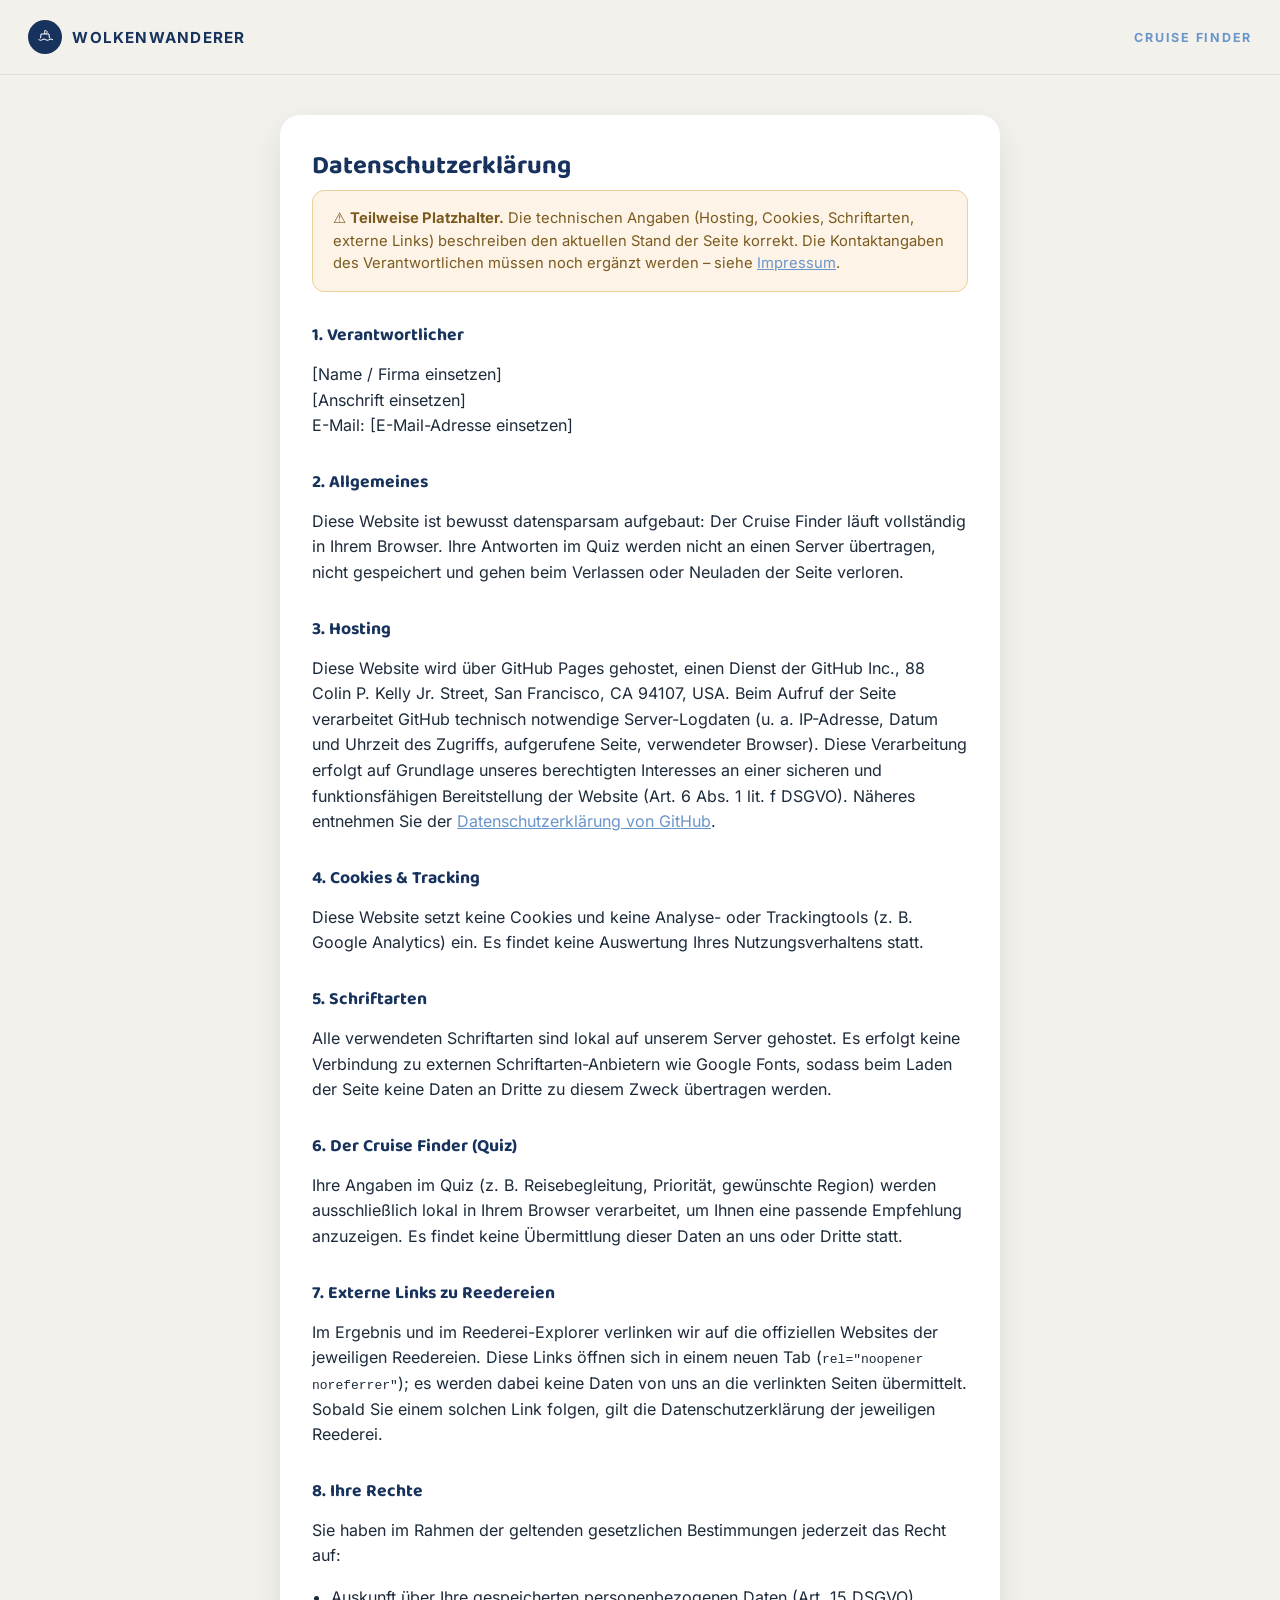
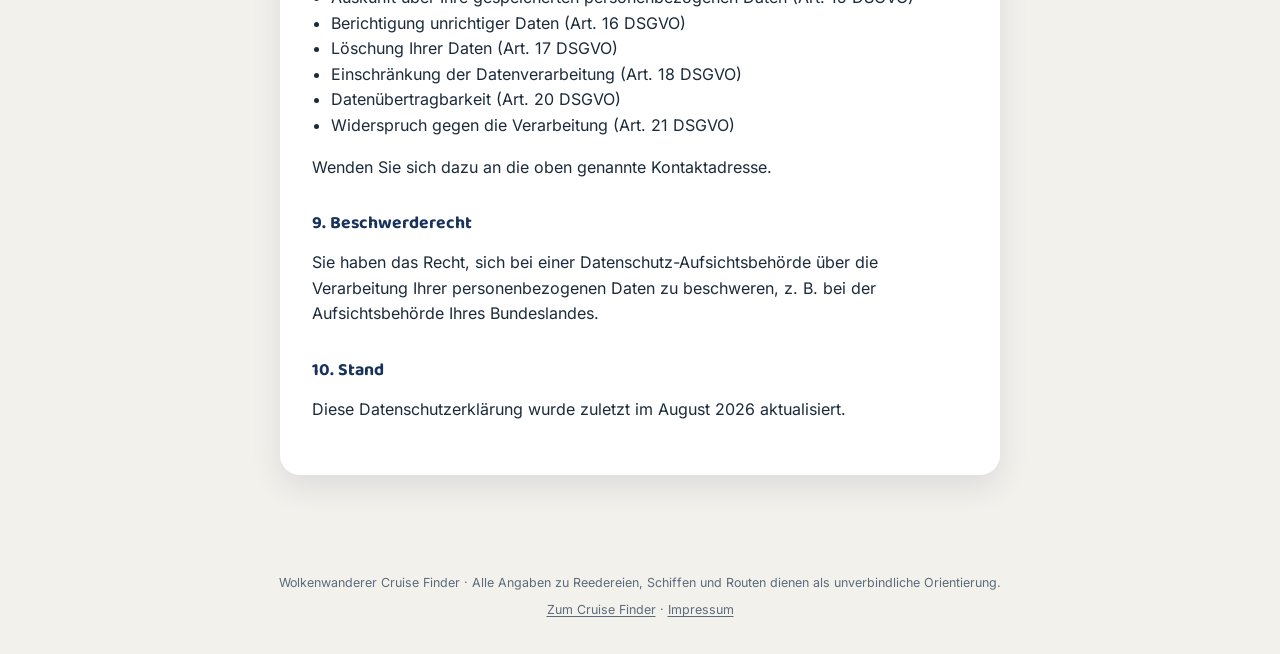
==== datenschutz.html @ 59432597 "Add Impressum & Datenschutz, self-host fonts - Add impressum.html and datenschutz.html, linked from " ====
<!DOCTYPE html>
<html lang="de">
<head>
<meta charset="UTF-8">
<meta name="viewport" content="width=device-width, initial-scale=1.0">
<title>Datenschutz – Wolkenwanderer Cruise Finder</title>
<meta name="robots" content="noindex">
<link rel="icon" type="image/svg+xml" href="img/icon.svg">
<link rel="stylesheet" href="css/style.css">
</head>
<body>

<header class="site-header">
  <div class="brand">
    <span class="brand-badge" aria-hidden="true">
      <svg viewBox="0 0 24 24" width="18" height="18" fill="none" xmlns="http://www.w3.org/2000/svg">
        <path d="M4 15.5c1.5 1.2 3 1.2 4.5 0 1.5-1.2 3-1.2 4.5 0 1.5 1.2 3 1.2 4.5 0 1.5-1.2 3-1.2 4.5 0" stroke="#fff" stroke-width="1.4" stroke-linecap="round"/>
        <path d="M6 13.5 6.8 8h10.4l.8 5.5" stroke="#fff" stroke-width="1.4" stroke-linejoin="round"/>
        <path d="M11.5 8V3.5h2.2l1.6 2.2-1.6 1v1.3" stroke="#fff" stroke-width="1.2" stroke-linejoin="round"/>
      </svg>
    </span>
    <span class="brand-name">Wolkenwanderer</span>
  </div>
  <span class="brand-tag">Cruise Finder</span>
</header>

<main>
  <div class="card legal-card">
    <h1>Datenschutzerklärung</h1>

    <div class="legal-placeholder">
      ⚠️ <strong>Teilweise Platzhalter.</strong> Die technischen Angaben (Hosting,
      Cookies, Schriftarten, externe Links) beschreiben den aktuellen Stand der
      Seite korrekt. Die Kontaktangaben des Verantwortlichen müssen noch ergänzt
      werden – siehe <a href="impressum.html">Impressum</a>.
    </div>

    <h2>1. Verantwortlicher</h2>
    <p>
      [Name / Firma einsetzen]<br>
      [Anschrift einsetzen]<br>
      E-Mail: [E-Mail-Adresse einsetzen]
    </p>

    <h2>2. Allgemeines</h2>
    <p>
      Diese Website ist bewusst datensparsam aufgebaut: Der Cruise Finder läuft
      vollständig in Ihrem Browser. Ihre Antworten im Quiz werden nicht an einen
      Server übertragen, nicht gespeichert und gehen beim Verlassen oder
      Neuladen der Seite verloren.
    </p>

    <h2>3. Hosting</h2>
    <p>
      Diese Website wird über GitHub Pages gehostet, einen Dienst der GitHub Inc.,
      88 Colin P. Kelly Jr. Street, San Francisco, CA 94107, USA. Beim Aufruf der
      Seite verarbeitet GitHub technisch notwendige Server-Logdaten (u. a.
      IP-Adresse, Datum und Uhrzeit des Zugriffs, aufgerufene Seite, verwendeter
      Browser). Diese Verarbeitung erfolgt auf Grundlage unseres berechtigten
      Interesses an einer sicheren und funktionsfähigen Bereitstellung der Website
      (Art. 6 Abs. 1 lit. f DSGVO). Näheres entnehmen Sie der
      <a href="https://docs.github.com/de/site-policy/privacy-policies/github-general-privacy-statement" target="_blank" rel="noopener noreferrer">Datenschutzerklärung von GitHub</a>.
    </p>

    <h2>4. Cookies & Tracking</h2>
    <p>
      Diese Website setzt keine Cookies und keine Analyse- oder Trackingtools
      (z. B. Google Analytics) ein. Es findet keine Auswertung Ihres
      Nutzungsverhaltens statt.
    </p>

    <h2>5. Schriftarten</h2>
    <p>
      Alle verwendeten Schriftarten sind lokal auf unserem Server gehostet. Es
      erfolgt keine Verbindung zu externen Schriftarten-Anbietern wie Google
      Fonts, sodass beim Laden der Seite keine Daten an Dritte zu diesem Zweck
      übertragen werden.
    </p>

    <h2>6. Der Cruise Finder (Quiz)</h2>
    <p>
      Ihre Angaben im Quiz (z. B. Reisebegleitung, Priorität, gewünschte Region)
      werden ausschließlich lokal in Ihrem Browser verarbeitet, um Ihnen eine
      passende Empfehlung anzuzeigen. Es findet keine Übermittlung dieser Daten
      an uns oder Dritte statt.
    </p>

    <h2>7. Externe Links zu Reedereien</h2>
    <p>
      Im Ergebnis und im Reederei-Explorer verlinken wir auf die offiziellen
      Websites der jeweiligen Reedereien. Diese Links öffnen sich in einem neuen
      Tab (<code>rel="noopener noreferrer"</code>); es werden dabei keine Daten
      von uns an die verlinkten Seiten übermittelt. Sobald Sie einem solchen Link
      folgen, gilt die Datenschutzerklärung der jeweiligen Reederei.
    </p>

    <h2>8. Ihre Rechte</h2>
    <p>Sie haben im Rahmen der geltenden gesetzlichen Bestimmungen jederzeit das Recht auf:</p>
    <ul>
      <li>Auskunft über Ihre gespeicherten personenbezogenen Daten (Art. 15 DSGVO)</li>
      <li>Berichtigung unrichtiger Daten (Art. 16 DSGVO)</li>
      <li>Löschung Ihrer Daten (Art. 17 DSGVO)</li>
      <li>Einschränkung der Datenverarbeitung (Art. 18 DSGVO)</li>
      <li>Datenübertragbarkeit (Art. 20 DSGVO)</li>
      <li>Widerspruch gegen die Verarbeitung (Art. 21 DSGVO)</li>
    </ul>
    <p>
      Wenden Sie sich dazu an die oben genannte Kontaktadresse.
    </p>

    <h2>9. Beschwerderecht</h2>
    <p>
      Sie haben das Recht, sich bei einer Datenschutz-Aufsichtsbehörde über die
      Verarbeitung Ihrer personenbezogenen Daten zu beschweren, z. B. bei der
      Aufsichtsbehörde Ihres Bundeslandes.
    </p>

    <h2>10. Stand</h2>
    <p>Diese Datenschutzerklärung wurde zuletzt im August 2026 aktualisiert.</p>
  </div>
</main>

<footer class="site-footer">
  <p>Wolkenwanderer Cruise Finder · Alle Angaben zu Reedereien, Schiffen und Routen dienen als unverbindliche Orientierung.</p>
  <p class="footer-links"><a href="index.html">Zum Cruise Finder</a> · <a href="impressum.html">Impressum</a></p>
</footer>

</body>
</html>
---- css/style.css ----
/* Lokal gehostete Schriftarten (kein Drittanbieter-Aufruf an Google Fonts) */
@font-face {
  font-family: "Inter";
  src: url("fonts/inter-variable.woff2") format("woff2");
  font-weight: 400 700;
  font-style: normal;
  font-display: swap;
}

@font-face {
  font-family: "Baloo 2";
  src: url("fonts/baloo2-variable.woff2") format("woff2");
  font-weight: 500 800;
  font-style: normal;
  font-display: swap;
}

@font-face {
  font-family: "Yellowtail";
  src: url("fonts/yellowtail.woff2") format("woff2");
  font-weight: 400;
  font-style: normal;
  font-display: swap;
}

:root {
  --navy: #17325c;
  --navy-deep: #0f2444;
  --sky: #8fb2df;
  --sky-deep: #6a95ca;
  --peach: #e8a37e;
  --cream: #f3f1ec;
  --white: #ffffff;
  --ink: #1c2a3a;
  --ink-soft: #5b6b7c;
  --border: #e2ded4;
  --wave-1: #c3d6ec;
  --wave-2: #86a9d6;
  --wave-3: #4d76ab;
  --shadow: 0 12px 30px rgba(15, 36, 68, 0.10);
  --radius: 20px;
  --font-display: "Baloo 2", "Inter", system-ui, sans-serif;
  --font-script: "Yellowtail", cursive;
  --font-body: "Inter", system-ui, -apple-system, sans-serif;
}

* { box-sizing: border-box; }

html, body {
  margin: 0;
  padding: 0;
  background: var(--cream);
  color: var(--ink);
  font-family: var(--font-body);
  -webkit-font-smoothing: antialiased;
}

body {
  position: relative;
  min-height: 100vh;
  display: flex;
  flex-direction: column;
  overflow-x: hidden;
}

/* ---------- Header / Footer ---------- */

.site-header {
  display: flex;
  align-items: center;
  justify-content: space-between;
  padding: 1.25rem 1.75rem;
  background: var(--cream);
  border-bottom: 1px solid var(--border);
  position: relative;
  z-index: 2;
}

.brand {
  display: flex;
  align-items: center;
  gap: 0.65rem;
}

.brand-badge {
  display: flex;
  align-items: center;
  justify-content: center;
  width: 34px;
  height: 34px;
  border-radius: 50%;
  background: var(--navy);
  flex-shrink: 0;
}

.brand-name {
  font-family: var(--font-body);
  font-weight: 700;
  font-size: 0.95rem;
  letter-spacing: 0.08em;
  text-transform: uppercase;
  color: var(--navy);
}

.brand-tag {
  font-size: 0.78rem;
  text-transform: uppercase;
  letter-spacing: 0.14em;
  color: var(--sky-deep);
  font-weight: 700;
}

main {
  flex: 1;
  display: flex;
  justify-content: center;
  padding: 2.5rem 1.25rem 4rem;
  position: relative;
  z-index: 2;
}

.site-footer {
  text-align: center;
  font-size: 0.78rem;
  color: var(--ink-soft);
  padding: 1.5rem;
  position: relative;
  z-index: 2;
}

.site-footer .footer-links { margin-top: 0.5rem; }

.footer-links a {
  color: var(--ink-soft);
  text-decoration: underline;
  text-underline-offset: 2px;
}

.footer-links a:hover { color: var(--navy); }

/* ---------- Rechtstexte (Impressum/Datenschutz) ---------- */

.legal-card { max-width: 720px; margin: 0 auto; text-align: left; }
.legal-card h1 { font-size: 1.6rem; }
.legal-card h2 { font-size: 1.1rem; margin-top: 2rem; }
.legal-card p, .legal-card li { color: var(--ink); line-height: 1.6; }
.legal-card ul { padding-left: 1.2rem; }
.legal-card a { color: var(--sky-deep); }

.legal-placeholder {
  background: #fdf3e7;
  border: 1px solid #eccf9c;
  border-radius: 12px;
  padding: 1rem 1.25rem;
  color: #7a5a1e;
  font-size: 0.92rem;
  line-height: 1.55;
  margin-bottom: 2rem;
}

/* ---------- Wave decoration ---------- */

.wave-deco {
  position: relative;
  width: 100%;
  line-height: 0;
  margin-top: -1.5rem;
  pointer-events: none;
  z-index: 1;
}

.wave-deco svg { width: 100%; height: 110px; display: block; }

/* ---------- Quiz shell ---------- */

.quiz-app {
  width: 100%;
  max-width: 720px;
}

.progress {
  height: 6px;
  background: var(--border);
  border-radius: 999px;
  overflow: hidden;
  margin-bottom: 1.75rem;
}

.progress-bar {
  height: 100%;
  background: linear-gradient(90deg, var(--sky), var(--navy));
  border-radius: 999px;
  transition: width 0.35s ease;
}

.card {
  background: var(--white);
  border-radius: var(--radius);
  box-shadow: var(--shadow);
  padding: 2.25rem 2rem;
  animation: fadeIn 0.35s ease;
}

@keyframes fadeIn {
  from { opacity: 0; transform: translateY(8px); }
  to { opacity: 1; transform: translateY(0); }
}

h1, h2, h3, h4 {
  font-family: var(--font-display);
  color: var(--navy);
  margin: 0 0 0.5rem;
  font-weight: 700;
}

h1 { font-size: 1.9rem; line-height: 1.2; }
h2 { font-size: 1.55rem; line-height: 1.25; }

.subtitle {
  color: var(--ink-soft);
  margin: 0 0 1.75rem;
  font-size: 1rem;
}

.eyebrow {
  font-family: var(--font-body);
  font-size: 0.78rem;
  font-weight: 700;
  text-transform: uppercase;
  letter-spacing: 0.16em;
  color: var(--sky-deep);
  margin: 0.5rem 0 0.25rem;
}

.hero-title { margin: 0 0 0.75rem; }

.hero-caps {
  display: block;
  font-family: var(--font-display);
  font-weight: 800;
  text-transform: uppercase;
  color: var(--sky);
  font-size: 2.3rem;
  line-height: 1.05;
  letter-spacing: 0.01em;
}

.hero-script {
  display: block;
  font-family: var(--font-script);
  font-weight: 400;
  color: var(--navy);
  font-size: 3.1rem;
  line-height: 1;
  margin-top: 0.1rem;
}

/* ---------- Start screen ---------- */

.start-card { text-align: center; padding: 3rem 2rem; }
.start-emoji { font-size: 3rem; margin-bottom: 0.25rem; }
.start-card p {
  color: var(--ink-soft);
  max-width: 480px;
  margin: 0 auto 2rem;
  line-height: 1.6;
}

/* ---------- Buttons ---------- */

.btn {
  display: inline-block;
  border: none;
  border-radius: 999px;
  padding: 0.85rem 2rem;
  font-family: var(--font-body);
  font-weight: 600;
  font-size: 0.98rem;
  cursor: pointer;
  text-decoration: none;
  transition: transform 0.15s ease, box-shadow 0.15s ease;
}

.btn-primary {
  background: linear-gradient(90deg, var(--navy), var(--navy-deep));
  color: var(--white);
  box-shadow: 0 8px 20px rgba(15, 36, 68, 0.3);
}

.btn-primary:hover { transform: translateY(-2px); box-shadow: 0 12px 24px rgba(15, 36, 68, 0.35); }

.btn-ghost {
  background: transparent;
  color: var(--ink-soft);
  padding: 0.85rem 1.25rem;
}

.btn-ghost:hover { color: var(--navy); }

/* ---------- Options grid ---------- */

.options-grid {
  display: grid;
  grid-template-columns: repeat(2, 1fr);
  gap: 0.9rem;
  margin-bottom: 1.5rem;
}

.option-card {
  display: flex;
  flex-direction: column;
  align-items: flex-start;
  gap: 0.3rem;
  text-align: left;
  background: var(--cream);
  border: 2px solid transparent;
  border-radius: 14px;
  padding: 1.1rem 1.1rem;
  cursor: pointer;
  font-family: var(--font-body);
  transition: border-color 0.15s ease, transform 0.15s ease, background 0.15s ease;
}

.option-card:hover { border-color: var(--sky); transform: translateY(-2px); }

.option-card.selected {
  border-color: var(--navy);
  background: #e9eff8;
}

.option-emoji { font-size: 1.6rem; }

.option-label {
  font-weight: 600;
  color: var(--navy);
  font-size: 1.02rem;
}

.option-desc {
  color: var(--ink-soft);
  font-size: 0.85rem;
  line-height: 1.35;
}

.nav-row {
  display: flex;
  justify-content: flex-start;
}

/* ---------- Result ---------- */

.result-card { text-align: center; }

.result-emoji { font-size: 2.75rem; }

.result-tag {
  display: inline-block;
  background: var(--peach);
  color: var(--navy-deep);
  font-weight: 700;
  font-size: 0.72rem;
  text-transform: uppercase;
  letter-spacing: 0.1em;
  padding: 0.3rem 0.75rem;
  border-radius: 999px;
  margin: 0.5rem 0 0.75rem;
}

.result-region-line {
  font-weight: 600;
  color: var(--navy);
  font-size: 1.05rem;
  margin: 0.25rem 0 1rem;
}

.result-summary {
  color: var(--ink-soft);
  max-width: 520px;
  margin: 0 auto 1.75rem;
  line-height: 1.6;
}

.result-details {
  display: grid;
  grid-template-columns: repeat(2, 1fr);
  gap: 1rem;
  text-align: left;
  margin-bottom: 1.5rem;
}

.detail-block {
  display: flex;
  gap: 0.75rem;
  background: var(--cream);
  border-radius: 14px;
  padding: 1.1rem;
}

.detail-block h3 { font-size: 1.02rem; margin-bottom: 0.2rem; }
.detail-block p { margin: 0; color: var(--ink-soft); font-size: 0.88rem; line-height: 1.45; }
.detail-emoji { font-size: 1.5rem; }

.alternatives { text-align: left; margin-bottom: 1.75rem; }
.alternatives h4 {
  font-family: var(--font-body);
  font-size: 0.82rem;
  font-weight: 700;
  color: var(--ink-soft);
  text-transform: uppercase;
  letter-spacing: 0.1em;
  margin-bottom: 0.75rem;
}

.alt-grid {
  display: grid;
  grid-template-columns: repeat(2, 1fr);
  gap: 0.75rem;
}

.alt-card {
  display: flex;
  flex-direction: column;
  gap: 0.2rem;
  background: var(--white);
  border: 1px solid var(--border);
  border-radius: 12px;
  padding: 0.85rem 1rem;
  text-decoration: none;
  transition: border-color 0.15s ease, transform 0.15s ease;
}

.alt-card:hover { border-color: var(--sky); transform: translateY(-2px); }
.alt-card strong { color: var(--navy); font-size: 0.92rem; }
.alt-card span { color: var(--ink-soft); font-size: 0.8rem; }

.result-actions {
  display: flex;
  flex-direction: column;
  align-items: center;
  gap: 0.75rem;
}

/* ---------- Reederei-Explorer ---------- */

.explorer-tab {
  position: fixed;
  top: 50%;
  right: 0;
  transform: translateY(-50%);
  z-index: 40;
  display: flex;
  align-items: center;
  gap: 0.45rem;
  background: var(--navy);
  color: var(--white);
  border: none;
  padding: 1rem 0.65rem;
  border-radius: 12px 0 0 12px;
  writing-mode: vertical-rl;
  text-orientation: mixed;
  font-family: var(--font-body);
  font-weight: 700;
  font-size: 0.85rem;
  letter-spacing: 0.05em;
  cursor: pointer;
  box-shadow: -4px 0 16px rgba(15, 36, 68, 0.25);
  transition: padding 0.15s ease, background 0.15s ease;
}

.explorer-tab:hover { background: var(--navy-deep); padding-right: 0.95rem; }

.explorer-backdrop {
  position: fixed;
  inset: 0;
  background: rgba(15, 36, 68, 0.35);
  z-index: 45;
  opacity: 0;
  pointer-events: none;
  transition: opacity 0.25s ease;
}

.explorer-backdrop.open { opacity: 1; pointer-events: auto; }

.explorer-panel {
  position: fixed;
  top: 0;
  right: 0;
  height: 100vh;
  width: min(460px, 100vw);
  background: var(--cream);
  box-shadow: -12px 0 40px rgba(15, 36, 68, 0.25);
  z-index: 50;
  transform: translateX(100%);
  transition: transform 0.3s ease;
  display: flex;
  flex-direction: column;
  overflow-y: auto;
}

.explorer-panel.open { transform: translateX(0); }

.explorer-header {
  display: flex;
  align-items: center;
  justify-content: space-between;
  padding: 1.25rem 1.5rem;
  border-bottom: 1px solid var(--border);
  background: var(--white);
  position: sticky;
  top: 0;
  z-index: 2;
}

.explorer-header h3 {
  margin: 0;
  font-size: 1.1rem;
}

.explorer-close {
  background: none;
  border: none;
  font-size: 1.6rem;
  line-height: 1;
  cursor: pointer;
  color: var(--ink-soft);
}

.explorer-close:hover { color: var(--navy); }

.explorer-body { padding: 1.25rem 1.5rem 2.5rem; flex: 1; }

.explorer-intro {
  color: var(--ink-soft);
  font-size: 0.9rem;
  line-height: 1.5;
  margin: 0 0 1.25rem;
}

.explorer-list-item {
  display: flex;
  align-items: flex-start;
  gap: 0.85rem;
  width: 100%;
  text-align: left;
  background: var(--white);
  border: 1px solid var(--border);
  border-radius: 14px;
  padding: 1rem 1.1rem;
  margin-bottom: 0.75rem;
  cursor: pointer;
  font-family: var(--font-body);
  transition: border-color 0.15s ease, transform 0.15s ease, box-shadow 0.15s ease;
}

.explorer-list-item:hover { border-color: var(--sky); transform: translateY(-2px); box-shadow: 0 6px 16px rgba(15, 36, 68, 0.1); }
.explorer-list-text { display: flex; flex-direction: column; min-width: 0; }
.explorer-list-item strong { display: block; color: var(--navy); font-size: 1rem; margin-bottom: 0.15rem; }
.explorer-list-item .tagline { display: block; color: var(--ink-soft); font-size: 0.85rem; margin-bottom: 0.55rem; }

.explorer-avatar {
  flex-shrink: 0;
  width: 40px;
  height: 40px;
  border-radius: 50%;
  display: flex;
  align-items: center;
  justify-content: center;
  font-size: 1.15rem;
  box-shadow: 0 3px 8px rgba(15, 36, 68, 0.2);
}

.explorer-avatar-lg {
  width: 56px;
  height: 56px;
  font-size: 1.6rem;
  margin-bottom: 0.75rem;
}

.explorer-badges { display: flex; gap: 0.4rem; flex-wrap: wrap; }

.explorer-badge {
  font-size: 0.68rem;
  font-weight: 700;
  text-transform: uppercase;
  letter-spacing: 0.05em;
  padding: 0.25rem 0.6rem;
  border-radius: 999px;
  background: var(--cream);
  color: var(--navy-deep);
  border: 1px solid var(--border);
  white-space: nowrap;
}

.explorer-badge-budget {
  background: #f1e9d8;
  color: #8a6a1f;
  border-color: #e3d3ab;
}

.explorer-back {
  display: inline-flex;
  align-items: center;
  gap: 0.3rem;
  background: none;
  border: none;
  color: var(--sky-deep);
  font-weight: 700;
  font-size: 0.88rem;
  cursor: pointer;
  padding: 0;
  margin-bottom: 1.1rem;
}

.explorer-back:hover { color: var(--navy); }

.explorer-detail h2 { margin-bottom: 0.15rem; }
.explorer-detail .tagline { color: var(--ink-soft); margin-bottom: 1.25rem; }

.explorer-section { margin-bottom: 1.5rem; }

.explorer-section h4 {
  font-family: var(--font-body);
  font-size: 0.76rem;
  font-weight: 700;
  text-transform: uppercase;
  letter-spacing: 0.1em;
  color: var(--ink-soft);
  margin-bottom: 0.65rem;
}

.explorer-section p { color: var(--ink); line-height: 1.55; margin: 0; }

.explorer-basics {
  display: grid;
  grid-template-columns: repeat(3, 1fr);
  gap: 0.75rem;
}

.explorer-basics div {
  background: var(--white);
  border: 1px solid var(--border);
  border-radius: 12px;
  padding: 0.65rem 0.7rem;
}

.explorer-basics span {
  display: block;
  font-size: 0.68rem;
  text-transform: uppercase;
  letter-spacing: 0.06em;
  color: var(--ink-soft);
  margin-bottom: 0.2rem;
}

.explorer-basics strong { display: block; color: var(--navy); font-size: 0.85rem; line-height: 1.3; }

.explorer-highlights {
  margin: 0;
  padding: 0;
  list-style: none;
  display: flex;
  flex-direction: column;
  gap: 0.55rem;
}

.explorer-highlights li {
  position: relative;
  padding-left: 1.4rem;
  color: var(--ink);
  font-size: 0.9rem;
  line-height: 1.45;
}

.explorer-highlights li::before {
  content: '✓';
  position: absolute;
  left: 0;
  top: 0;
  color: var(--sky-deep);
  font-weight: 700;
}

.explorer-fleet {
  display: flex;
  flex-wrap: wrap;
  gap: 0.5rem;
}

.fleet-chip {
  background: var(--white);
  border: 1px solid var(--border);
  border-radius: 999px;
  padding: 0.35rem 0.75rem;
  font-size: 0.82rem;
  color: var(--navy);
}

.route-item {
  display: flex;
  gap: 0.65rem;
  padding: 0.65rem 0;
  border-bottom: 1px solid var(--border);
}

.route-item:last-child { border-bottom: none; }
.route-emoji { font-size: 1.3rem; }
.route-item strong { display: block; color: var(--navy); font-size: 0.92rem; }
.route-item p { margin: 0.15rem 0 0; color: var(--ink-soft); font-size: 0.82rem; line-height: 1.4; }

/* ---------- Responsive ---------- */

@media (max-width: 560px) {
  .card { padding: 1.75rem 1.35rem; }
  .options-grid, .result-details, .alt-grid { grid-template-columns: 1fr; }
  h1 { font-size: 1.6rem; }
  h2 { font-size: 1.3rem; }
  .hero-caps { font-size: 1.8rem; }
  .hero-script { font-size: 2.4rem; }
  .wave-deco svg { height: 70px; }
  .explorer-tab { font-size: 0.78rem; padding: 0.8rem 0.5rem; }
  .explorer-panel { width: 100vw; }
  .explorer-body { padding: 1rem 1.1rem 2rem; }
  .explorer-basics { grid-template-columns: 1fr; }
}
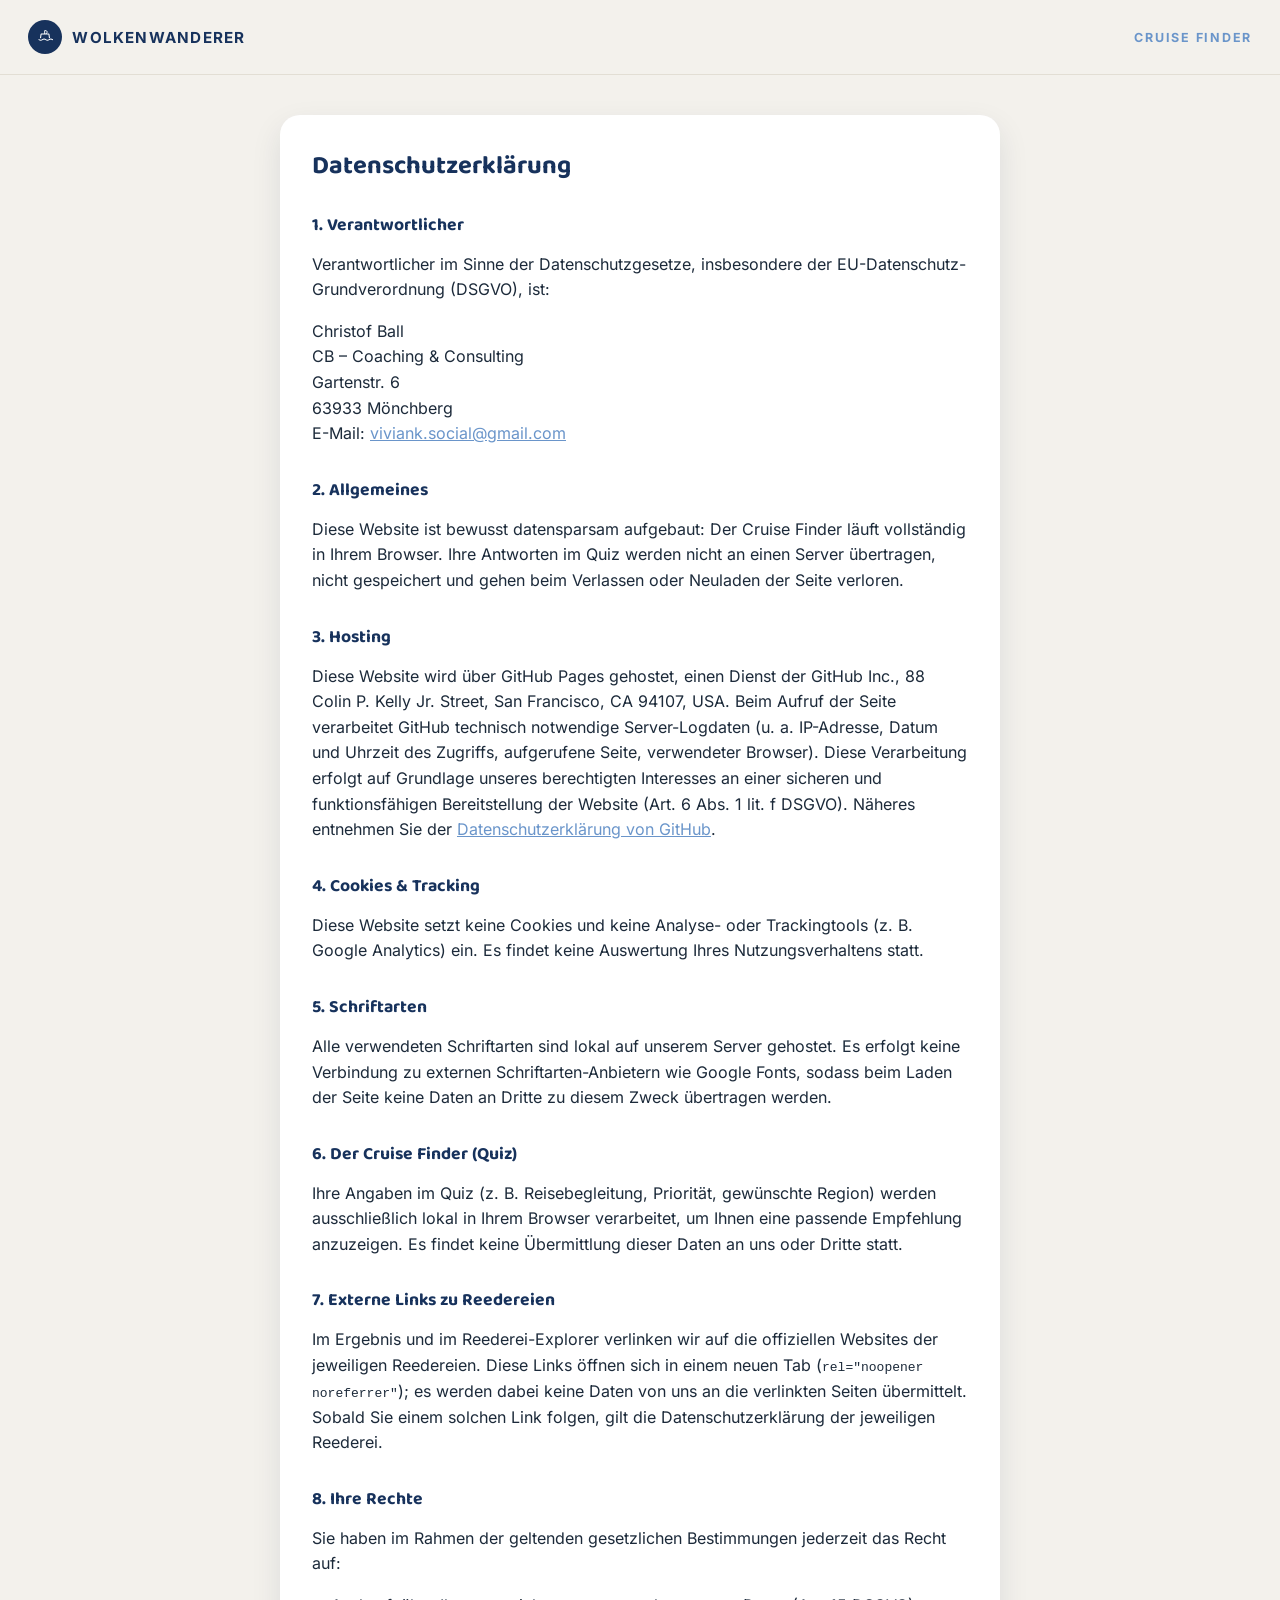
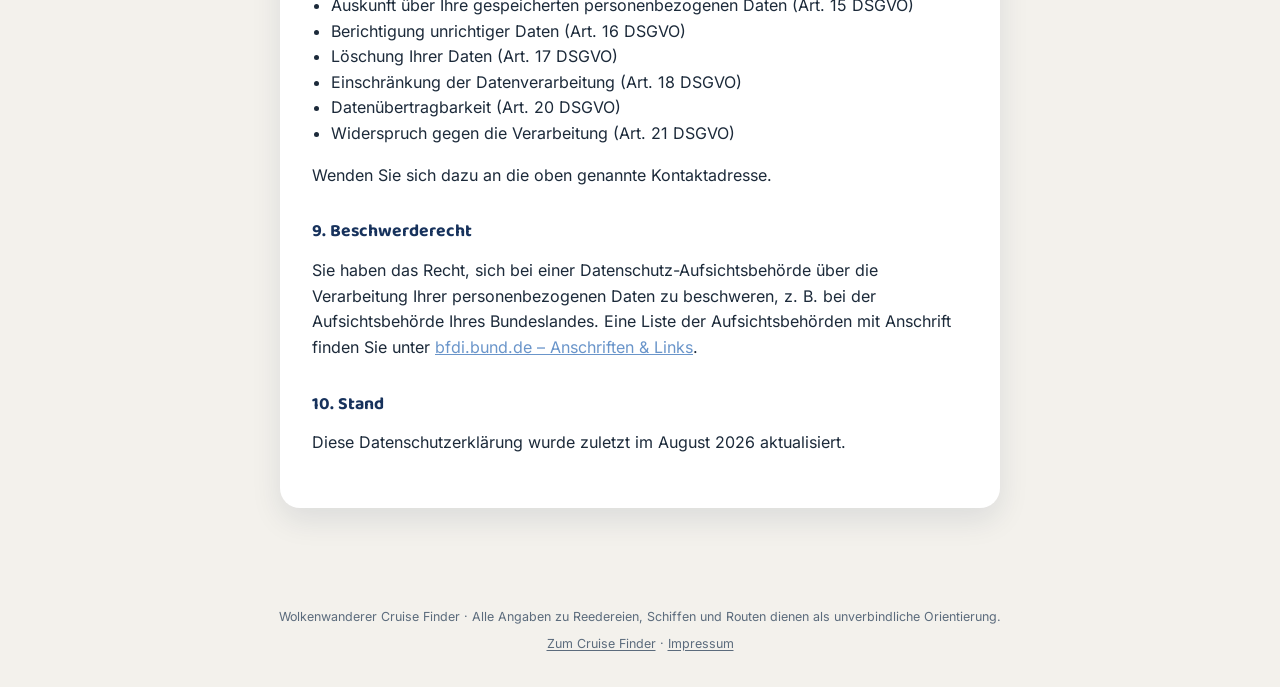
==== commit fecc6eb4: "Fill in real Impressum & Datenschutz details Replace the placeholder fields with the actual responsi" ====
--- a/datenschutz.html
+++ b/datenschutz.html
@@ -28,18 +28,14 @@
   <div class="card legal-card">
     <h1>Datenschutzerklärung</h1>
 
-    <div class="legal-placeholder">
-      ⚠️ <strong>Teilweise Platzhalter.</strong> Die technischen Angaben (Hosting,
-      Cookies, Schriftarten, externe Links) beschreiben den aktuellen Stand der
-      Seite korrekt. Die Kontaktangaben des Verantwortlichen müssen noch ergänzt
-      werden – siehe <a href="impressum.html">Impressum</a>.
-    </div>
-
     <h2>1. Verantwortlicher</h2>
+    <p>Verantwortlicher im Sinne der Datenschutzgesetze, insbesondere der EU-Datenschutz-Grundverordnung (DSGVO), ist:</p>
     <p>
-      [Name / Firma einsetzen]<br>
-      [Anschrift einsetzen]<br>
-      E-Mail: [E-Mail-Adresse einsetzen]
+      Christof Ball<br>
+      CB – Coaching &amp; Consulting<br>
+      Gartenstr. 6<br>
+      63933 Mönchberg<br>
+      E-Mail: <a href="mailto:viviank.social@gmail.com">viviank.social@gmail.com</a>
     </p>
 
     <h2>2. Allgemeines</h2>
@@ -112,7 +108,9 @@
     <p>
       Sie haben das Recht, sich bei einer Datenschutz-Aufsichtsbehörde über die
       Verarbeitung Ihrer personenbezogenen Daten zu beschweren, z. B. bei der
-      Aufsichtsbehörde Ihres Bundeslandes.
+      Aufsichtsbehörde Ihres Bundeslandes. Eine Liste der Aufsichtsbehörden mit
+      Anschrift finden Sie unter
+      <a href="https://www.bfdi.bund.de/DE/Infothek/Anschriften_Links/anschriften_links-node.html" target="_blank" rel="noopener noreferrer">bfdi.bund.de – Anschriften &amp; Links</a>.
     </p>
 
     <h2>10. Stand</h2>
--- a/css/style.css
+++ b/css/style.css
@@ -147,17 +147,6 @@
 .legal-card ul { padding-left: 1.2rem; }
 .legal-card a { color: var(--sky-deep); }
 
-.legal-placeholder {
-  background: #fdf3e7;
-  border: 1px solid #eccf9c;
-  border-radius: 12px;
-  padding: 1rem 1.25rem;
-  color: #7a5a1e;
-  font-size: 0.92rem;
-  line-height: 1.55;
-  margin-bottom: 2rem;
-}
-
 /* ---------- Wave decoration ---------- */
 
 .wave-deco {
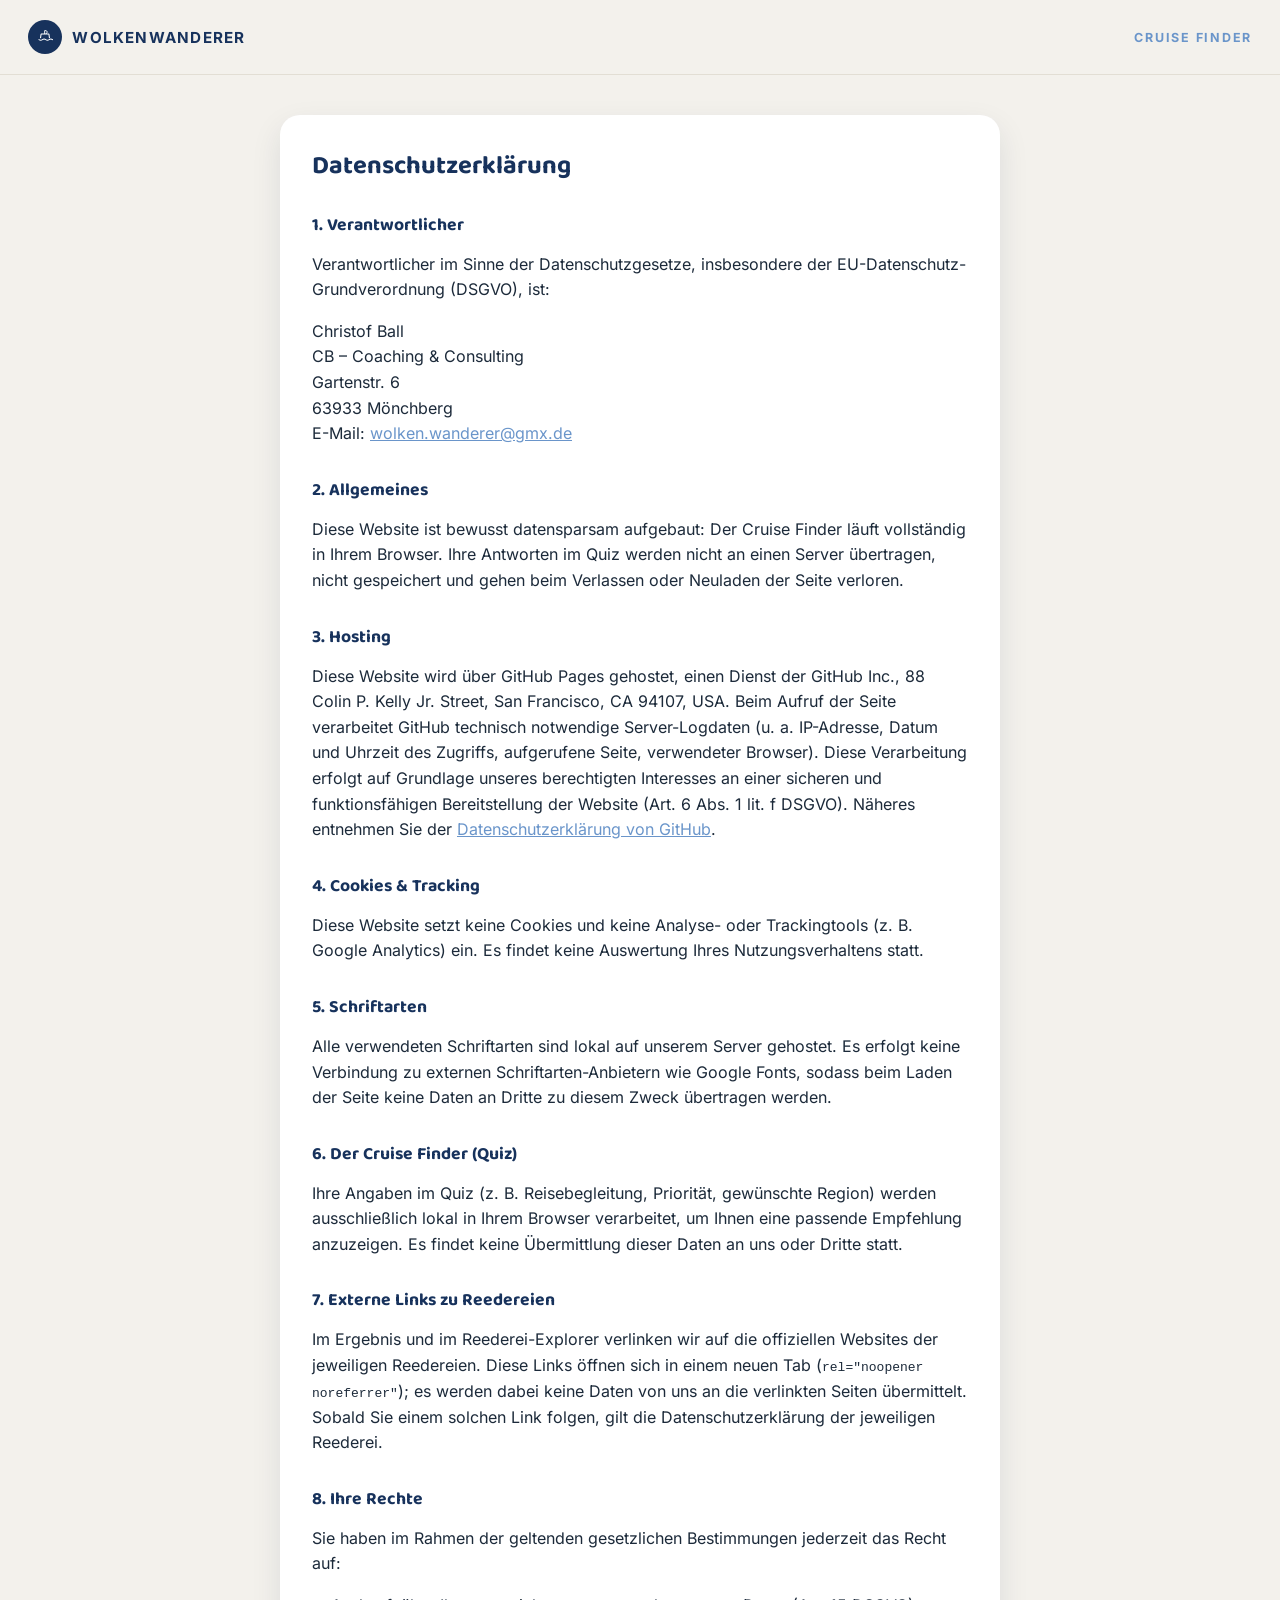
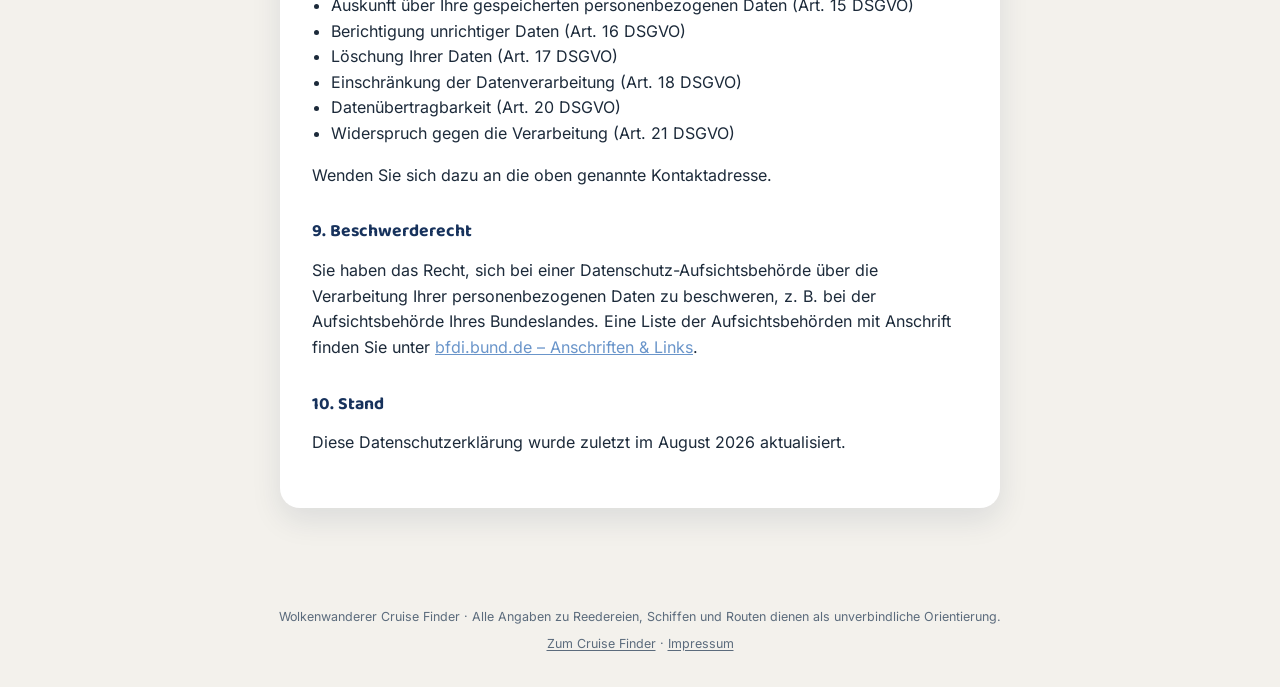
==== commit 6a760b64: "Update contact email, research-verify all 16 cruise line profiles - Impressum/Datenschutz: switch co" ====
--- a/datenschutz.html
+++ b/datenschutz.html
@@ -35,7 +35,7 @@
       CB – Coaching &amp; Consulting<br>
       Gartenstr. 6<br>
       63933 Mönchberg<br>
-      E-Mail: <a href="mailto:viviank.social@gmail.com">viviank.social@gmail.com</a>
+      E-Mail: <a href="mailto:wolken.wanderer@gmx.de">wolken.wanderer@gmx.de</a>
     </p>
 
     <h2>2. Allgemeines</h2>
